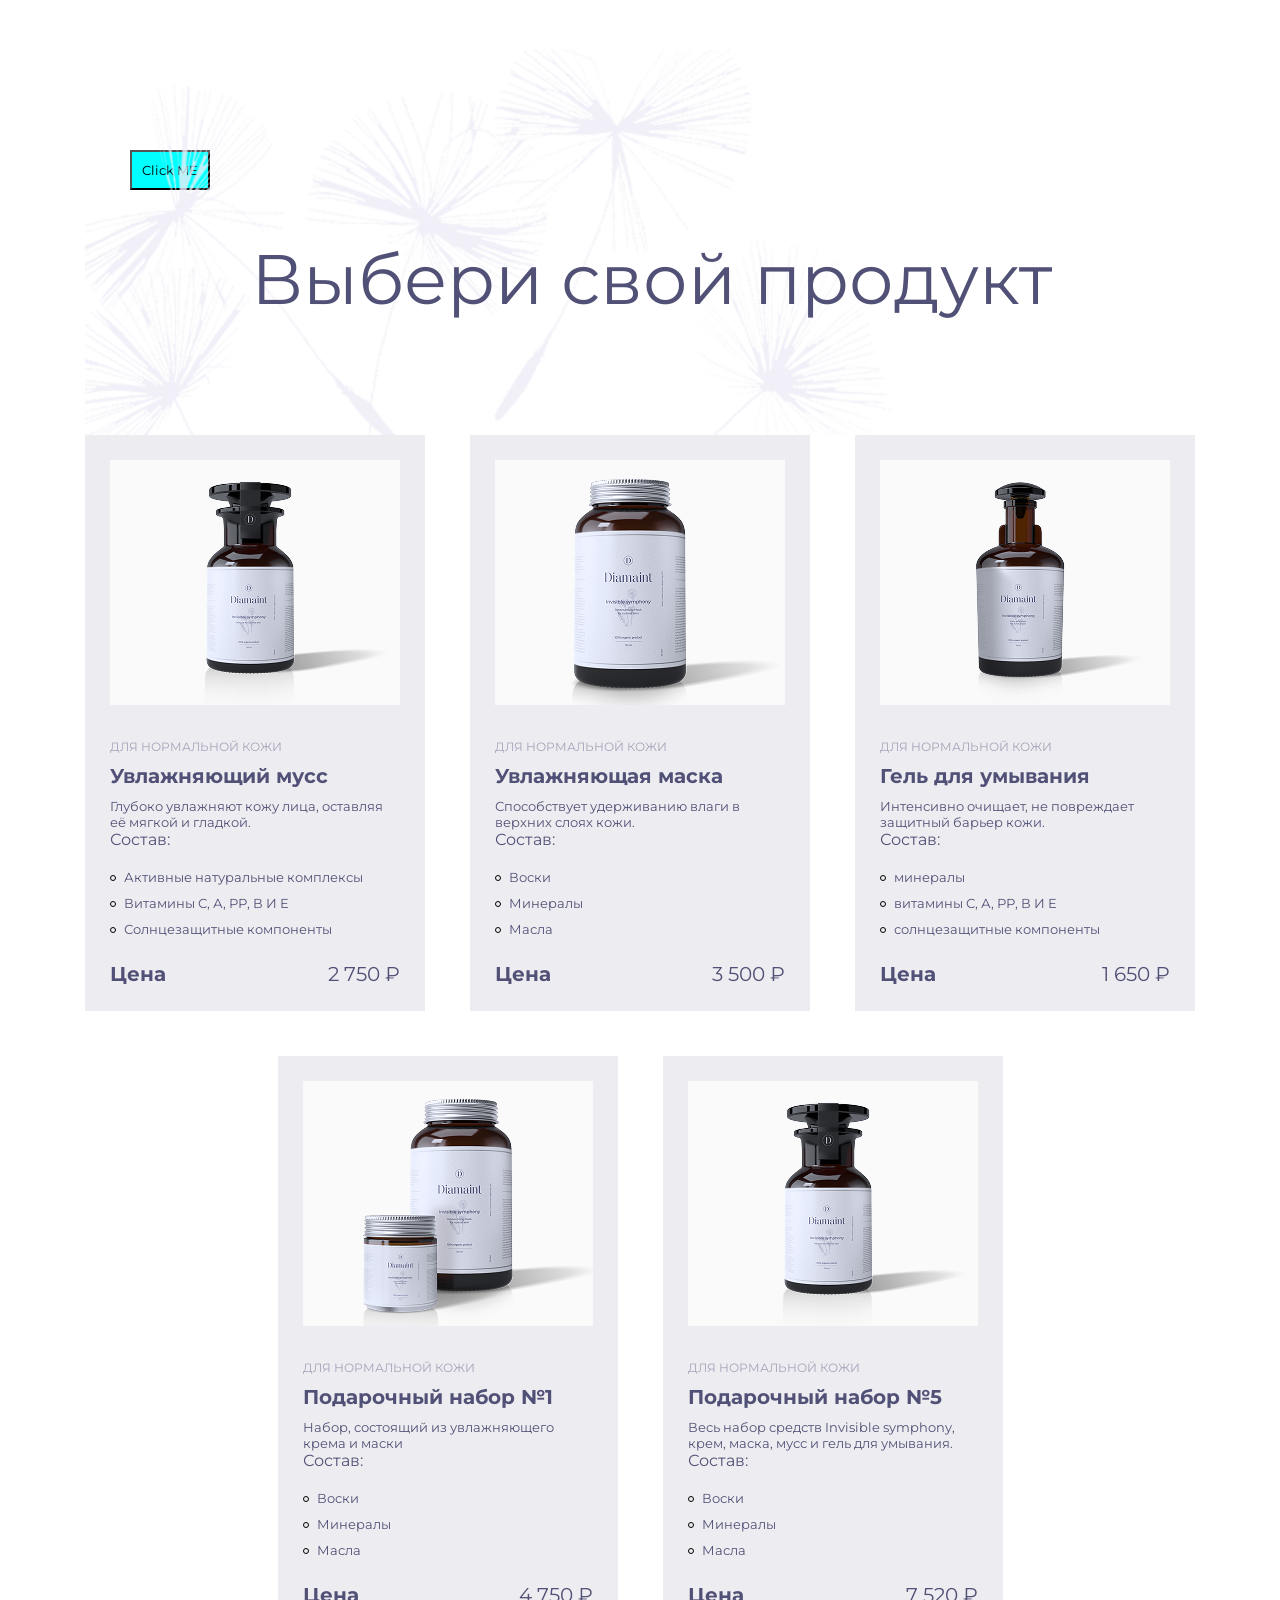
==== index.html @ 30e81955 "homework-07: complete tasks" ====
<!doctype html>
<html lang="en">
  <head>
    <meta charset="UTF-8" />
    <meta name="viewport" content="width=device-width, initial-scale=1.0" />
    <link rel="preconnect" href="https://fonts.googleapis.com" />
    <link rel="preconnect" href="https://fonts.gstatic.com" crossorigin />
    <link
      href="https://fonts.googleapis.com/css2?family=Montserrat:wght@400;700&display=swap"
      rel="stylesheet"
    />
    <link rel="stylesheet" href="style.css" />
    <title>Product Card</title>
  </head>
  <body>
    <button id="toggle-btn" class="toggle-button">Click ME</button>
    <div class="wrapper">
      <div class="title-container">
        <h1 id="title-text" class="title">Выбери свой продукт</h1>
      </div>
      <div class="cards-container">
        <div class="product-card">
          <img src="./assets/muss_bottle.png" alt="Muss" class="card-img" />
          <p class="card-skin-type">для нормальной кожи</p>
          <h3 class="card-title">Увлажняющий мусс</h3>
          <p class="card-description">
            Глубоко увлажняют кожу лица, оставляя её мягкой и гладкой.
          </p>
          <span>Состав:</span>
          <ul class="ingredients-wrapper">
            <li class="ingredients">Активные натуральные комплексы</li>
            <li class="ingredients">Витамины С, А, РР, В И Е</li>
            <li class="ingredients">Солнцезащитные компоненты</li>
          </ul>
          <div class="card-price-wrapper">
            <p class="card-price-text">Цена</p>
            <p class="card-price">2 750 &#8381;</p>
          </div>
        </div>
        <div class="product-card">
          <img src="./assets/mask_bottle.png" alt="Mask" class="card-img" />
          <p class="card-skin-type">для нормальной кожи</p>
          <h3 class="card-title">Увлажняющая маска</h3>
          <p class="card-description">
            Способствует удерживанию влаги в верхних слоях кожи.
          </p>
          <span>Состав:</span>
          <ul class="ingredients-wrapper">
            <li class="ingredients">Воски</li>
            <li class="ingredients">Минералы</li>
            <li class="ingredients">Масла</li>
          </ul>
          <div class="card-price-wrapper">
            <p class="card-price-text">Цена</p>
            <p class="card-price">3 500 &#8381;</p>
          </div>
        </div>
        <div class="product-card">
          <img src="./assets/gel_bottle.png" alt="Gel" class="card-img" />
          <p class="card-skin-type">для нормальной кожи</p>
          <h3 class="card-title">Гель для умывания</h3>
          <p class="card-description">
            Интенсивно очищает, не повреждает защитный барьер кожи.
          </p>
          <span>Состав:</span>
          <ul class="ingredients-wrapper">
            <li class="ingredients">минералы</li>
            <li class="ingredients">витамины С, А, РР, В И Е</li>
            <li class="ingredients">солнцезащитные компоненты</li>
          </ul>
          <div class="card-price-wrapper">
            <p class="card-price-text">Цена</p>
            <p class="card-price">1 650 &#8381;</p>
          </div>
        </div>
        <div class="product-card">
          <img src="./assets/gift_set_1.png" alt="Gift_#1" class="card-img" />
          <p class="card-skin-type">для нормальной кожи</p>
          <h3 class="card-title">Подарочный набор №1</h3>
          <p class="card-description">
            Набор, состоящий из увлажняющего крема и маски
          </p>
          <span>Состав:</span>
          <ul class="ingredients-wrapper">
            <li class="ingredients">Воски</li>
            <li class="ingredients">Минералы</li>
            <li class="ingredients">Масла</li>
          </ul>
          <div class="card-price-wrapper">
            <p class="card-price-text">Цена</p>
            <p class="card-price">4 750 &#8381;</p>
          </div>
        </div>
        <div class="product-card">
          <img src="./assets/muss_bottle.png" alt="Muss" class="card-img" />
          <p class="card-skin-type">для нормальной кожи</p>
          <h3 class="card-title">Подарочный набор №5</h3>
          <p class="card-description">
            Весь набор средств Invisible symphony, крем, маска, мусс и гель для
            умывания.
          </p>
          <span>Состав:</span>
          <ul class="ingredients-wrapper">
            <li class="ingredients">Воски</li>
            <li class="ingredients">Минералы</li>
            <li class="ingredients">Масла</li>
          </ul>
          <div class="card-price-wrapper">
            <p class="card-price-text">Цена</p>
            <p class="card-price">7 520 &#8381;</p>
          </div>
        </div>
      </div>
    </div>
    <script type="module" src="homework-7.js"></script>
  </body>
</html>
---- style.css ----
* {
    margin: 0;
    padding: 0;
    box-sizing: border-box;
    font-family: 'Montserrat', sans-serif;
    color: #515076;
}

.wrapper {
    width: 1280px;
    margin: 0 auto;
    padding-left: 85px;
    padding-right: 85px;
    text-align: center;
}

.title-container {
    background-image: url('./assets/background_image.png');
    background-size: cover;
    width: 846px;
    height: 697px;
    position: relative;
}

.title {
    font-weight: 400;
    color: #515076;
    position: absolute;
    font-size: 70px;
    width: 100%;
    top: 40%;
    left: 67%;
    transform: translate(-50%, -50%);
    z-index: 2;
}

.toggle-button {
    color: black;
    background-color: aqua;
    padding: 10px;
    position: absolute;
    left: 130px;
    top: 150px;
}

.switch-color {
    color: aqua;
    background-color: black;
}

.cards-container {
    width: 1110px;
    display: flex;
    flex-wrap: wrap;
    align-items: center;
    justify-content: center;
    margin-bottom: 116px;
    position: absolute;
    top: 435px;
    background-color: #FFFFFF;
    gap: 45px;
}

.product-card {
    background-color: #5150761A;
    width: 340px;
    padding: 25px 25px 25px;
    text-align: start;
}

.card-img {
    width: 290px;
    height: 245px;
}

.card-skin-type {
    font-weight: 400;
    font-size: 12px;
    margin-top: 30px;
    text-transform: uppercase;
    color: #A5A3B9;
}

.card-title {
    font-size: 20px;
    font-weight: 700;
    margin-top: 10px;
}

.card-description {
    font-weight: 400;
    font-size: 13px;
    margin-top: 10px;
}

.ingredients-wrapper {
    font-weight: 400;
    font-size: 13px;
    margin-top: 10px;
    text-align: start;
}

.ingredients {
    display: flex;
    justify-content: flex-start;
    align-items: center;
    padding-top: 10px;
    text-align: start;
}

.ingredients::before {
    width: 4px;
    height: 4px;
    border: 1px solid black;
    margin-top: 2px;
    margin-right: 8px;
    content: "";
    border-radius: 50%;
}

.ingredient-text {
    font-size: 13px;
    margin-left: 8px;
}

.card-price-wrapper {
    margin-top: 25px;
    display: flex;
    justify-content: space-between;
    align-items: center;
}

.card-price-text {
    font-weight: 700;
    font-size: 20px;
}

.card-price {
    font-size: 20px;
}
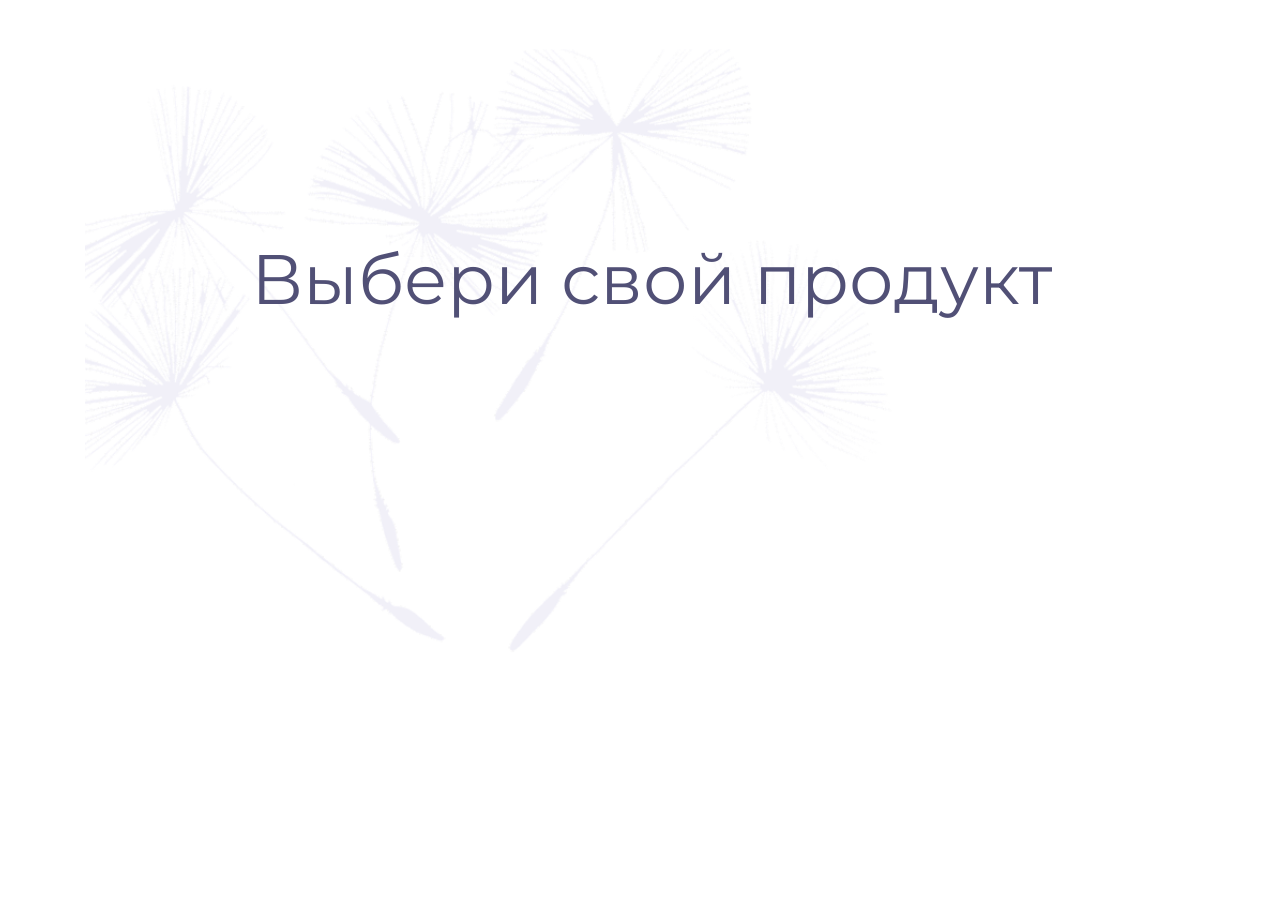
==== commit f9399e93: "Homework-8/Render cards template" ====
--- a/index.html
+++ b/index.html
@@ -13,105 +13,26 @@
     <title>Product Card</title>
   </head>
   <body>
-    <button id="toggle-btn" class="toggle-button">Click ME</button>
     <div class="wrapper">
       <div class="title-container">
         <h1 id="title-text" class="title">Выбери свой продукт</h1>
       </div>
-      <div class="cards-container">
+      <template class="cards-template">
         <div class="product-card">
-          <img src="./assets/muss_bottle.png" alt="Muss" class="card-img" />
-          <p class="card-skin-type">для нормальной кожи</p>
-          <h3 class="card-title">Увлажняющий мусс</h3>
-          <p class="card-description">
-            Глубоко увлажняют кожу лица, оставляя её мягкой и гладкой.
-          </p>
+          <img src="" alt="" class="card-img" />
+          <p class="card-skin-type"></p>
+          <h3 class="card-title"></h3>
+          <p class="card-description"></p>
           <span>Состав:</span>
-          <ul class="ingredients-wrapper">
-            <li class="ingredients">Активные натуральные комплексы</li>
-            <li class="ingredients">Витамины С, А, РР, В И Е</li>
-            <li class="ingredients">Солнцезащитные компоненты</li>
-          </ul>
+          <ul class="ingredients-wrapper"></ul>
           <div class="card-price-wrapper">
             <p class="card-price-text">Цена</p>
-            <p class="card-price">2 750 &#8381;</p>
+            <p class="card-price"></p>
           </div>
         </div>
-        <div class="product-card">
-          <img src="./assets/mask_bottle.png" alt="Mask" class="card-img" />
-          <p class="card-skin-type">для нормальной кожи</p>
-          <h3 class="card-title">Увлажняющая маска</h3>
-          <p class="card-description">
-            Способствует удерживанию влаги в верхних слоях кожи.
-          </p>
-          <span>Состав:</span>
-          <ul class="ingredients-wrapper">
-            <li class="ingredients">Воски</li>
-            <li class="ingredients">Минералы</li>
-            <li class="ingredients">Масла</li>
-          </ul>
-          <div class="card-price-wrapper">
-            <p class="card-price-text">Цена</p>
-            <p class="card-price">3 500 &#8381;</p>
-          </div>
-        </div>
-        <div class="product-card">
-          <img src="./assets/gel_bottle.png" alt="Gel" class="card-img" />
-          <p class="card-skin-type">для нормальной кожи</p>
-          <h3 class="card-title">Гель для умывания</h3>
-          <p class="card-description">
-            Интенсивно очищает, не повреждает защитный барьер кожи.
-          </p>
-          <span>Состав:</span>
-          <ul class="ingredients-wrapper">
-            <li class="ingredients">минералы</li>
-            <li class="ingredients">витамины С, А, РР, В И Е</li>
-            <li class="ingredients">солнцезащитные компоненты</li>
-          </ul>
-          <div class="card-price-wrapper">
-            <p class="card-price-text">Цена</p>
-            <p class="card-price">1 650 &#8381;</p>
-          </div>
-        </div>
-        <div class="product-card">
-          <img src="./assets/gift_set_1.png" alt="Gift_#1" class="card-img" />
-          <p class="card-skin-type">для нормальной кожи</p>
-          <h3 class="card-title">Подарочный набор №1</h3>
-          <p class="card-description">
-            Набор, состоящий из увлажняющего крема и маски
-          </p>
-          <span>Состав:</span>
-          <ul class="ingredients-wrapper">
-            <li class="ingredients">Воски</li>
-            <li class="ingredients">Минералы</li>
-            <li class="ingredients">Масла</li>
-          </ul>
-          <div class="card-price-wrapper">
-            <p class="card-price-text">Цена</p>
-            <p class="card-price">4 750 &#8381;</p>
-          </div>
-        </div>
-        <div class="product-card">
-          <img src="./assets/muss_bottle.png" alt="Muss" class="card-img" />
-          <p class="card-skin-type">для нормальной кожи</p>
-          <h3 class="card-title">Подарочный набор №5</h3>
-          <p class="card-description">
-            Весь набор средств Invisible symphony, крем, маска, мусс и гель для
-            умывания.
-          </p>
-          <span>Состав:</span>
-          <ul class="ingredients-wrapper">
-            <li class="ingredients">Воски</li>
-            <li class="ingredients">Минералы</li>
-            <li class="ingredients">Масла</li>
-          </ul>
-          <div class="card-price-wrapper">
-            <p class="card-price-text">Цена</p>
-            <p class="card-price">7 520 &#8381;</p>
-          </div>
-        </div>
-      </div>
+      </template>
+      <div class="cards-container"></div>
     </div>
-    <script type="module" src="homework-7.js"></script>
+    <script type="module" src="homework-8.js"></script>
   </body>
 </html>
--- a/style.css
+++ b/style.css
@@ -1,140 +1,141 @@
-* {
-    margin: 0;
-    padding: 0;
-    box-sizing: border-box;
-    font-family: 'Montserrat', sans-serif;
-    color: #515076;
-}
-
-.wrapper {
-    width: 1280px;
-    margin: 0 auto;
-    padding-left: 85px;
-    padding-right: 85px;
-    text-align: center;
-}
-
-.title-container {
-    background-image: url('./assets/background_image.png');
-    background-size: cover;
-    width: 846px;
-    height: 697px;
-    position: relative;
-}
-
-.title {
-    font-weight: 400;
-    color: #515076;
-    position: absolute;
-    font-size: 70px;
-    width: 100%;
-    top: 40%;
-    left: 67%;
-    transform: translate(-50%, -50%);
-    z-index: 2;
-}
-
-.toggle-button {
-    color: black;
-    background-color: aqua;
-    padding: 10px;
-    position: absolute;
-    left: 130px;
-    top: 150px;
-}
-
-.switch-color {
-    color: aqua;
-    background-color: black;
-}
-
-.cards-container {
-    width: 1110px;
-    display: flex;
-    flex-wrap: wrap;
-    align-items: center;
-    justify-content: center;
-    margin-bottom: 116px;
-    position: absolute;
-    top: 435px;
-    background-color: #FFFFFF;
-    gap: 45px;
-}
-
-.product-card {
-    background-color: #5150761A;
-    width: 340px;
-    padding: 25px 25px 25px;
-    text-align: start;
-}
-
-.card-img {
-    width: 290px;
-    height: 245px;
-}
-
-.card-skin-type {
-    font-weight: 400;
-    font-size: 12px;
-    margin-top: 30px;
-    text-transform: uppercase;
-    color: #A5A3B9;
-}
-
-.card-title {
-    font-size: 20px;
-    font-weight: 700;
-    margin-top: 10px;
-}
-
-.card-description {
-    font-weight: 400;
-    font-size: 13px;
-    margin-top: 10px;
-}
-
-.ingredients-wrapper {
-    font-weight: 400;
-    font-size: 13px;
-    margin-top: 10px;
-    text-align: start;
-}
-
-.ingredients {
-    display: flex;
-    justify-content: flex-start;
-    align-items: center;
-    padding-top: 10px;
-    text-align: start;
-}
-
-.ingredients::before {
-    width: 4px;
-    height: 4px;
-    border: 1px solid black;
-    margin-top: 2px;
-    margin-right: 8px;
-    content: "";
-    border-radius: 50%;
-}
-
-.ingredient-text {
-    font-size: 13px;
-    margin-left: 8px;
-}
-
-.card-price-wrapper {
-    margin-top: 25px;
-    display: flex;
-    justify-content: space-between;
-    align-items: center;
-}
-
-.card-price-text {
-    font-weight: 700;
-    font-size: 20px;
-}
-
-.card-price {
-    font-size: 20px;
+* {
+    margin: 0;
+    padding: 0;
+    box-sizing: border-box;
+    font-family: 'Montserrat', sans-serif;
+    color: #515076;
+}
+
+.wrapper {
+    width: 1280px;
+    margin: 0 auto;
+    padding-left: 85px;
+    padding-right: 85px;
+    text-align: center;
+}
+
+.title-container {
+    background-image: url('./assets/background_image.png');
+    background-size: cover;
+    width: 846px;
+    height: 697px;
+    position: relative;
+}
+
+.title {
+    font-weight: 400;
+    color: #515076;
+    position: absolute;
+    font-size: 70px;
+    width: 100%;
+    top: 40%;
+    left: 67%;
+    transform: translate(-50%, -50%);
+    z-index: 2;
+}
+
+.toggle-button {
+    color: black;
+    background-color: aqua;
+    padding: 10px;
+    position: absolute;
+    left: 130px;
+    top: 150px;
+}
+
+.switch-color {
+    color: aqua;
+    background-color: black;
+}
+
+.cards-container {
+    width: 1110px;
+    display: flex;
+    flex-wrap: wrap;
+    align-items: center;
+    justify-content: center;
+    margin-bottom: 116px;
+    position: absolute;
+    top: 435px;
+    background-color: #FFFFFF;
+    gap: 45px;
+}
+
+.product-card {
+    background-color: #5150761A;
+    width: 340px;
+    padding: 25px 25px 25px;
+    text-align: start;
+}
+
+.card-img {
+    width: 290px;
+    height: 245px;
+}
+
+.card-skin-type {
+    font-weight: 400;
+    font-size: 12px;
+    margin-top: 30px;
+    text-transform: uppercase;
+    color: #A5A3B9;
+}
+
+.card-title {
+    font-size: 20px;
+    font-weight: 700;
+    margin-top: 10px;
+}
+
+.card-description {
+    font-weight: 400;
+    font-size: 13px;
+    margin-top: 10px;
+    margin-bottom: 10px;
+}
+
+.ingredients-wrapper {
+    font-weight: 400;
+    font-size: 13px;
+    margin-top: 10px;
+    text-align: start;
+}
+
+.ingredients {
+    display: flex;
+    justify-content: flex-start;
+    align-items: center;
+    padding-top: 10px;
+    text-align: start;
+}
+
+.ingredients::before {
+    width: 4px;
+    height: 4px;
+    border: 1px solid black;
+    margin-top: 2px;
+    margin-right: 8px;
+    content: "";
+    border-radius: 50%;
+}
+
+.ingredient-text {
+    font-size: 13px;
+    margin-left: 8px;
+}
+
+.card-price-wrapper {
+    margin-top: 25px;
+    display: flex;
+    justify-content: space-between;
+    align-items: center;
+}
+
+.card-price-text {
+    font-weight: 700;
+    font-size: 20px;
+}
+
+.card-price {
+    font-size: 20px;
 }
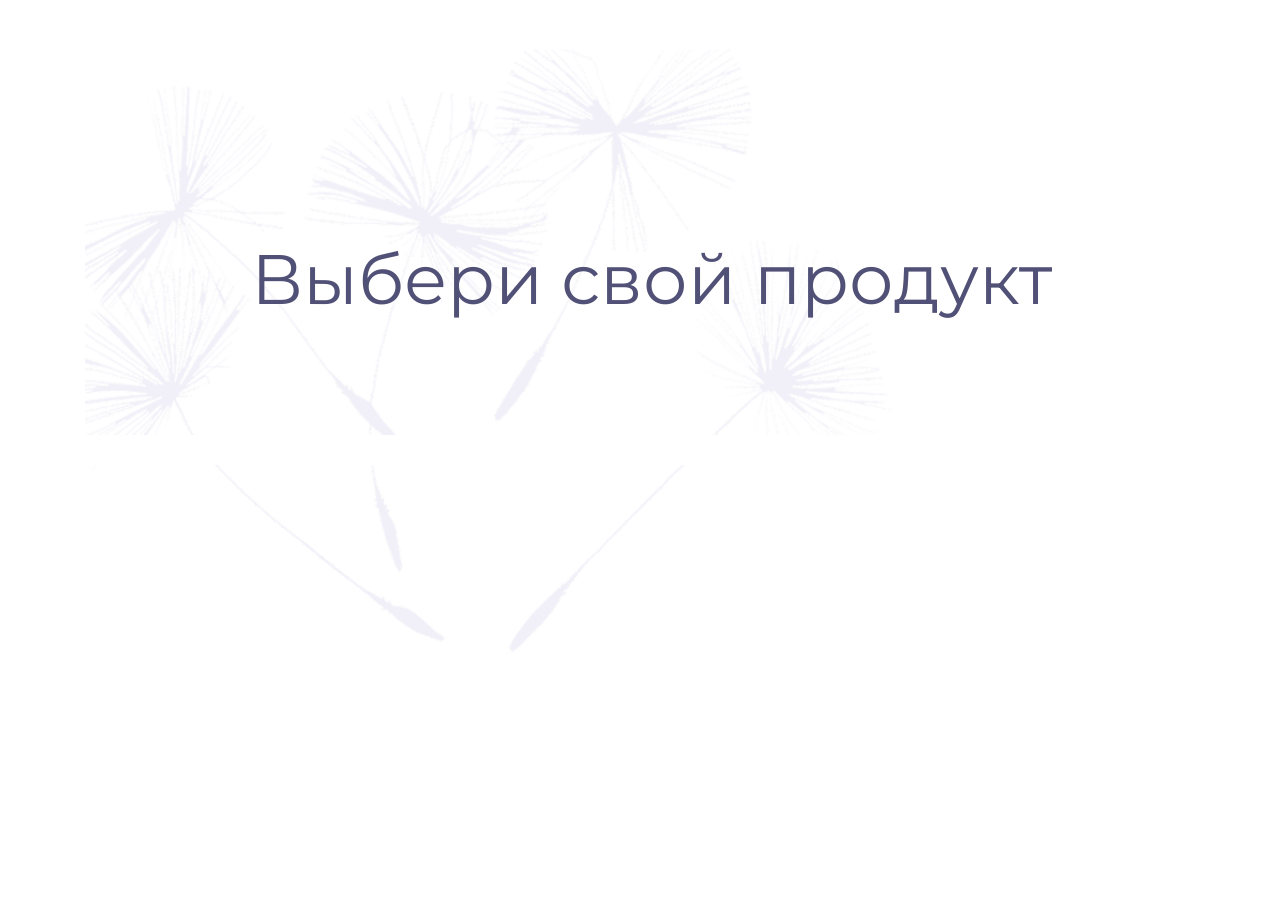
==== commit 301fadb7: "Homework-8: Fix rubble symbol" ====
--- a/index.html
+++ b/index.html
@@ -26,7 +26,7 @@
           <span>Состав:</span>
           <ul class="ingredients-wrapper"></ul>
           <div class="card-price-wrapper">
-            <p class="card-price-text">Цена</p>
+            <p class="card-price-text">Цена </p>
             <p class="card-price"></p>
           </div>
         </div>
--- a/style.css
+++ b/style.css
@@ -59,6 +59,7 @@
     top: 435px;
     background-color: #FFFFFF;
     gap: 45px;
+    padding-bottom: 30px;
 }
 
 .product-card {
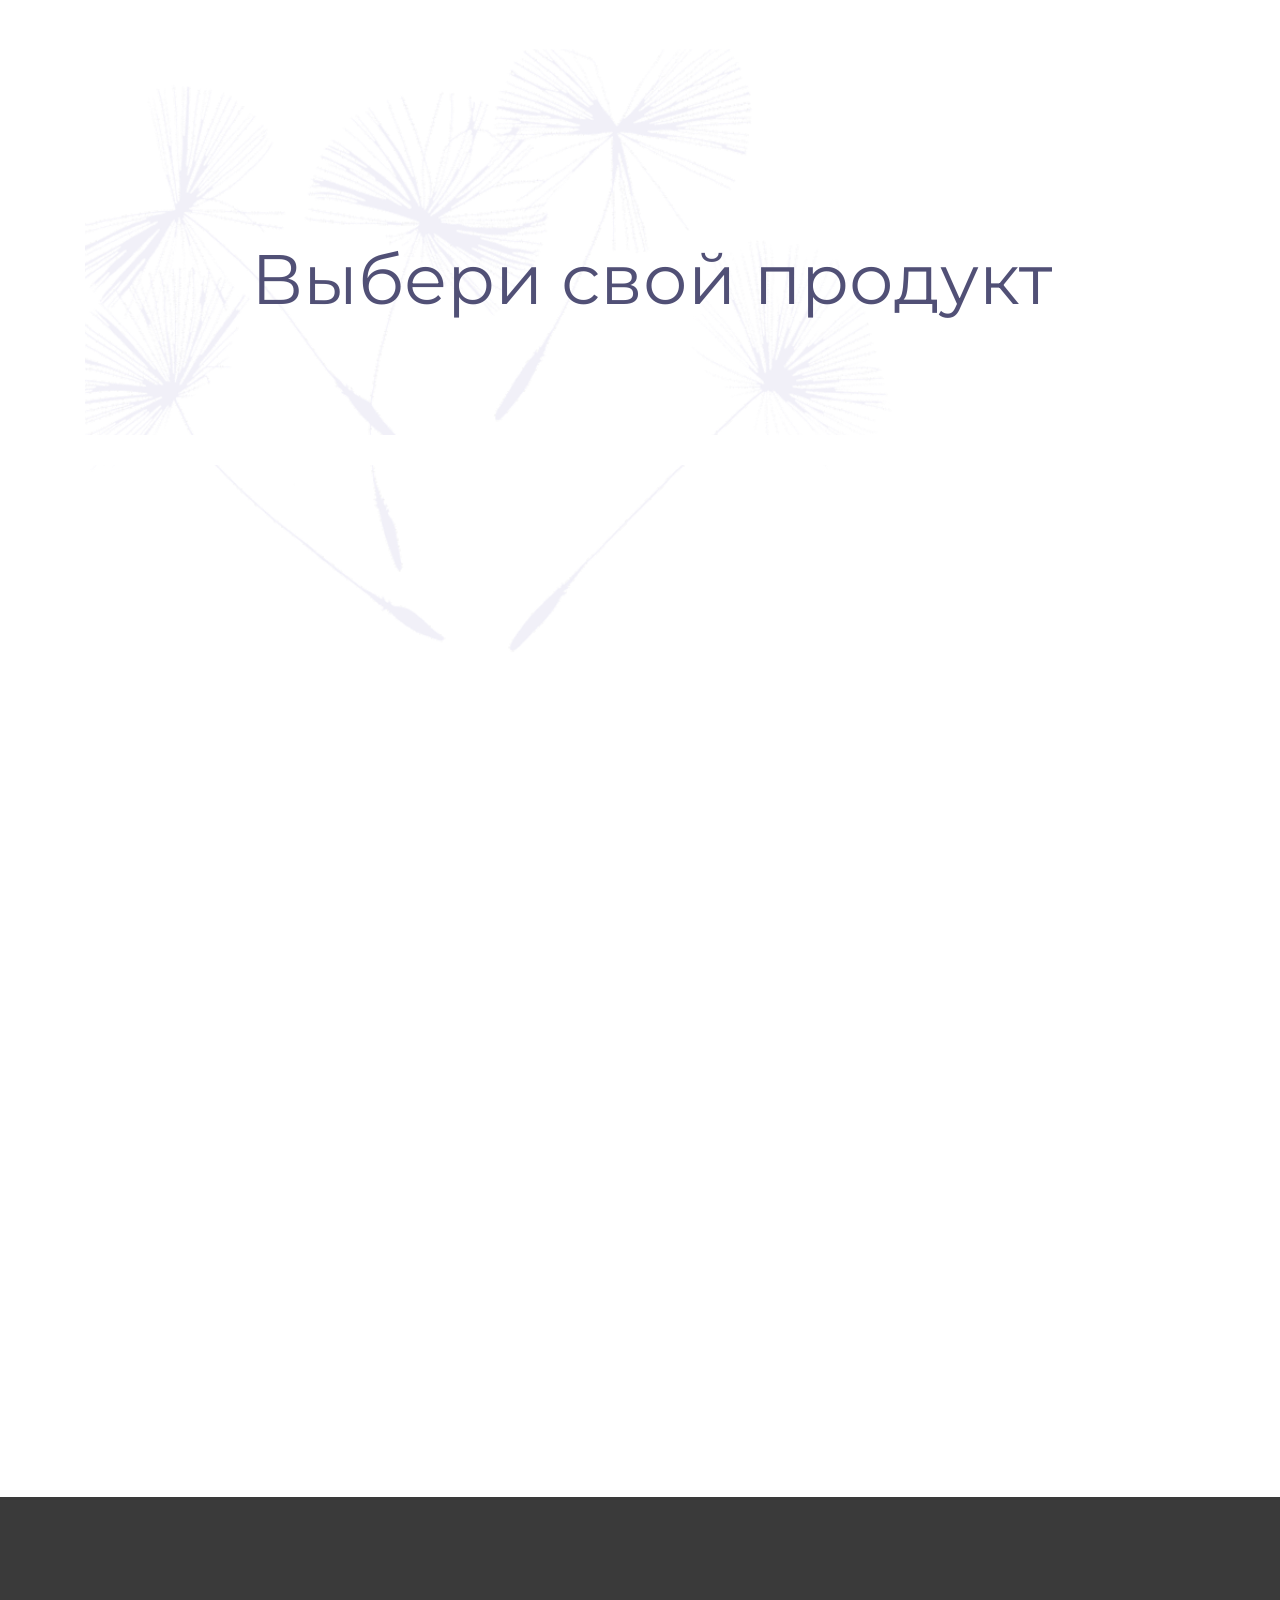
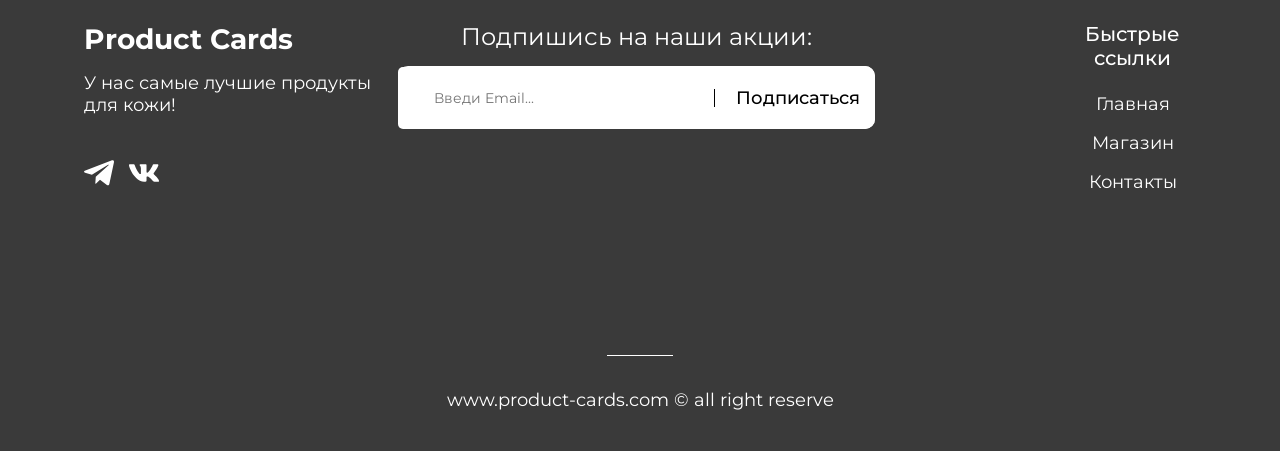
==== commit 26d8f869: "homework-9: footer" ====
--- a/index.html
+++ b/index.html
@@ -13,26 +13,72 @@
     <title>Product Card</title>
   </head>
   <body>
-    <div class="wrapper">
-      <div class="title-container">
-        <h1 id="title-text" class="title">Выбери свой продукт</h1>
+    <div class="container">
+      <div class="wrapper">
+        <div class="title-container">
+          <h1 id="title-text" class="title">Выбери свой продукт</h1>
+        </div>
+        <template class="cards-template">
+          <div class="product-card">
+            <img src="" alt="" class="card-img" />
+            <p class="card-skin-type"></p>
+            <h3 class="card-title"></h3>
+            <p class="card-description"></p>
+            <span>Состав:</span>
+            <ul class="ingredients-wrapper"></ul>
+            <div class="card-price-wrapper">
+              <p class="card-price-text">Цена</p>
+              <p class="card-price"></p>
+            </div>
+          </div>
+        </template>
+        <div class="cards-container"></div>
       </div>
-      <template class="cards-template">
-        <div class="product-card">
-          <img src="" alt="" class="card-img" />
-          <p class="card-skin-type"></p>
-          <h3 class="card-title"></h3>
-          <p class="card-description"></p>
-          <span>Состав:</span>
-          <ul class="ingredients-wrapper"></ul>
-          <div class="card-price-wrapper">
-            <p class="card-price-text">Цена </p>
-            <p class="card-price"></p>
+
+      <footer>
+        <div class="footer-content-wrapper">
+          <div class="footer-content-info-block">
+            <h2 class="footer-content-info-title">Product Cards</h2>
+            <p class="footer-content-info-description">
+              У нас самые лучшие продукты для кожи!
+            </p>
+            <div class="footer-content-info-social-icons">
+              <img src="./assets/tg-icon.svg" alt="telegram" />
+              <img src="./assets/vk-icon.svg" alt="vk" />
+            </div>
+          </div>
+          <div class="footer-subscribe-block">
+            <p class="footer-subscribe-title">Подпишись на наши акции:</p>
+            <form id="subscribe">
+              <input
+                class="input"
+                type="text"
+                placeholder="Введи Email..."
+                required
+                minlength="7"
+              />
+              <button type="submit" class="submit">Подписаться</button>
+            </form>
+          </div>
+          <nav class="footer-nav-block">
+            <p class="footer-nav-title">Быстрые ссылки</p>
+            <div class="footer-nav-links">
+              <a href="#" class="footer-nav-link">Главная</a>
+              <a href="#" class="footer-nav-link">Магазин</a>
+              <a href="#" class="footer-nav-link">Контакты</a>
+            </div>
+          </nav>
+        </div>
+        <div class="footer-right-section">
+          <div class="footer-rights">
+            <p class="footer-rights-description">
+              www.product-cards.com © all right reserve
+            </p>
           </div>
         </div>
-      </template>
-      <div class="cards-container"></div>
+      </footer>
     </div>
-    <script type="module" src="homework-8.js"></script>
+
+    <script type="module" src="homework-9.js"></script>
   </body>
 </html>
--- a/style.css
+++ b/style.css
@@ -1,142 +1,320 @@
 * {
-    margin: 0;
-    padding: 0;
-    box-sizing: border-box;
-    font-family: 'Montserrat', sans-serif;
-    color: #515076;
+  margin: 0;
+  padding: 0;
+  box-sizing: border-box;
+  font-family: "Montserrat", sans-serif;
+  color: #515076;
+}
+
+html,
+body {
+  height: 100%;
+}
+
+.container {
+  min-height: 100vh;
+  display: flex;
+  justify-content: space-between;
+  flex-direction: column;
 }
 
 .wrapper {
-    width: 1280px;
-    margin: 0 auto;
-    padding-left: 85px;
-    padding-right: 85px;
-    text-align: center;
+  width: 1280px;
+  margin: 0 auto;
+  padding-left: 85px;
+  padding-right: 85px;
+  text-align: center;
+  flex: 1 0 auto; /* Растягиваем контент */
+  position: relative; /* Создаем контекст для абсолютного позиционирования */
 }
 
 .title-container {
-    background-image: url('./assets/background_image.png');
-    background-size: cover;
-    width: 846px;
-    height: 697px;
-    position: relative;
+  background-image: url("./assets/background_image.png");
+  background-size: cover;
+  width: 846px;
+  height: 697px;
+  position: relative;
 }
 
 .title {
-    font-weight: 400;
-    color: #515076;
-    position: absolute;
-    font-size: 70px;
-    width: 100%;
-    top: 40%;
-    left: 67%;
-    transform: translate(-50%, -50%);
-    z-index: 2;
+  font-weight: 400;
+  color: #515076;
+  position: absolute;
+  font-size: 70px;
+  width: 100%;
+  top: 40%;
+  left: 67%;
+  transform: translate(-50%, -50%);
+  z-index: 2;
 }
 
 .toggle-button {
-    color: black;
-    background-color: aqua;
-    padding: 10px;
-    position: absolute;
-    left: 130px;
-    top: 150px;
+  color: black;
+  background-color: aqua;
+  padding: 10px;
+  position: absolute;
+  left: 130px;
+  top: 150px;
 }
 
 .switch-color {
-    color: aqua;
-    background-color: black;
-}
-
+  color: aqua;
+  background-color: black;
+}
+
+/* Оставляем absolute, но добавляем padding-bottom к wrapper */
 .cards-container {
-    width: 1110px;
-    display: flex;
-    flex-wrap: wrap;
-    align-items: center;
-    justify-content: center;
-    margin-bottom: 116px;
-    position: absolute;
-    top: 435px;
-    background-color: #FFFFFF;
-    gap: 45px;
-    padding-bottom: 30px;
-}
+  width: 1110px;
+  display: flex;
+  flex-wrap: wrap;
+  align-items: center;
+  justify-content: center;
+  position: absolute;
+  top: 435px;
+  left: 50%;
+  transform: translateX(-50%); /* Центрируем относительно wrapper */
+  background-color: #ffffff;
+  gap: 45px;
+  padding-bottom: 30px;
+  z-index: 3;
+}
+
+/* ВАЖНО! Добавляем пустой блок для компенсации высоты */
+.wrapper::after {
+  content: "";
+  display: block;
+  /* Высота = top карточек + высота самого высокого блока карточек + отступы */
+  height: 800px; /* Подберите значение под ваш контент */
+  visibility: hidden;
+}
+
+/* ИЛИ более точный вариант - через JavaScript */
+/* Но если без JS, то фиксированная высота */
 
 .product-card {
-    background-color: #5150761A;
-    width: 340px;
-    padding: 25px 25px 25px;
-    text-align: start;
+  background-color: #5150761a;
+  width: 340px;
+  padding: 25px 25px 25px;
+  text-align: start;
 }
 
 .card-img {
-    width: 290px;
-    height: 245px;
+  width: 290px;
+  height: 245px;
 }
 
 .card-skin-type {
-    font-weight: 400;
-    font-size: 12px;
-    margin-top: 30px;
-    text-transform: uppercase;
-    color: #A5A3B9;
+  font-weight: 400;
+  font-size: 12px;
+  margin-top: 30px;
+  text-transform: uppercase;
+  color: #a5a3b9;
 }
 
 .card-title {
-    font-size: 20px;
-    font-weight: 700;
-    margin-top: 10px;
+  font-size: 20px;
+  font-weight: 700;
+  margin-top: 10px;
 }
 
 .card-description {
-    font-weight: 400;
-    font-size: 13px;
-    margin-top: 10px;
-    margin-bottom: 10px;
+  font-weight: 400;
+  font-size: 13px;
+  margin-top: 10px;
+  margin-bottom: 10px;
 }
 
 .ingredients-wrapper {
-    font-weight: 400;
-    font-size: 13px;
-    margin-top: 10px;
-    text-align: start;
-}
-
-.ingredients {
-    display: flex;
-    justify-content: flex-start;
-    align-items: center;
-    padding-top: 10px;
-    text-align: start;
-}
-
-.ingredients::before {
-    width: 4px;
-    height: 4px;
-    border: 1px solid black;
-    margin-top: 2px;
-    margin-right: 8px;
-    content: "";
-    border-radius: 50%;
-}
-
-.ingredient-text {
-    font-size: 13px;
-    margin-left: 8px;
+  font-weight: 400;
+  font-size: 13px;
+  margin-top: 10px;
+  text-align: start;
+  list-style: none;
+  padding-left: 0;
+}
+
+.ingredients-wrapper li {
+  display: flex;
+  align-items: center;
+  padding-top: 5px;
+}
+
+.ingredients-wrapper li::before {
+  content: "•";
+  margin-right: 8px;
+  font-size: 16px;
 }
 
 .card-price-wrapper {
-    margin-top: 25px;
-    display: flex;
-    justify-content: space-between;
-    align-items: center;
+  margin-top: 25px;
+  display: flex;
+  justify-content: space-between;
+  align-items: center;
 }
 
 .card-price-text {
-    font-weight: 700;
-    font-size: 20px;
+  font-weight: 700;
+  font-size: 20px;
 }
 
 .card-price {
-    font-size: 20px;
-}+  font-size: 20px;
+}
+
+/* Стили для футера */
+footer {
+  background-color: #3a3a3a;
+  padding: 40px 0;
+  margin-top: auto;
+  flex-shrink: 0;
+  color: #ffffff;
+  text-align: center;
+}
+
+.footer-content-wrapper {
+  display: flex;
+  justify-content: space-between;
+  align-items: flex-start;
+  padding: 85px 75px 162px 84px;
+}
+
+.footer-content-info-block {
+  text-align: left;
+}
+
+.footer-content-info-title {
+  font-size: 28px;
+  font-weight: 700;
+  margin-bottom: 16px;
+  color: #ffffff;
+}
+
+.footer-content-info-description {
+  font-size: 18px;
+  margin-bottom: 42px;
+  color: #ffffff;
+}
+
+.footer-content-info-social-icons {
+  display: flex;
+  gap: 15px;
+}
+
+.footer-content-info-social-icons img {
+  width: 30px;
+  height: 30px;
+  cursor: pointer;
+}
+
+.footer-content-info-social-icons img:hover {
+  filter: brightness(0) saturate(100%) invert(62%) sepia(51%) saturate(2893%)
+    hue-rotate(163deg) brightness(98%) contrast(96%);
+}
+
+.footer-subscribe-block {
+  text-align: center;
+  margin-right: 185px;
+}
+
+.footer-subscribe-title {
+  font-size: 24px;
+  margin-bottom: 15px;
+  color: #ffffff;
+}
+
+.footer-subscribe-block form {
+  display: flex;
+  gap: 10px;
+  background-color: #ffffff;
+  align-items: center;
+  justify-content: space-between;
+  border-radius: 10px;
+  width: 477px;
+}
+
+.footer-subscribe-block input {
+  padding: 22px 36px;
+  border: none;
+  border-radius: 5px;
+  font-size: 14px;
+}
+
+.footer-subscribe-block input:focus {
+  border: none;
+  outline: none;
+}
+
+.footer-subscribe-block button {
+  padding: 20px 15px;
+  color: #000000;
+  border: none;
+  cursor: pointer;
+  font-weight: 500;
+  border: none;
+  background-color: inherit;
+  text-align: end;
+  font-size: 18px;
+  border-radius: 10px;
+}
+
+.footer-subscribe-block button::before {
+  content: "";
+  display: inline-block;
+  width: 1px;
+  height: 18px;
+  background-color: #000000;
+  margin-right: 21px;
+  transform: translateY(3px);
+}
+
+.footer-subscribe-block button:hover {
+  color: #242222;
+}
+
+.footer-nav-block {
+  display: flex;
+  flex-direction: column;
+  gap: 23px;
+}
+.footer-nav-title {
+  color: #ffffff;
+  font-size: 20px;
+  font-weight: 500;
+}
+.footer-nav-links {
+  display: flex;
+  flex-direction: column;
+  gap: 17px;
+}
+.footer-nav-link {
+  color: #ffffff;
+  font-size: 18px;
+  font-weight: 400;
+  text-decoration: none;
+}
+.footer-right-section {
+  display: flex;
+  flex-direction: column;
+  align-items: flex-end;
+}
+.footer-rights {
+  display: flex;
+  flex-direction: column;
+  margin: 0 auto;
+}
+
+.footer-rights::before {
+  content: "";
+  display: block;
+  margin: 0 auto;
+  width: 66px;
+  height: 1px;
+  background-color: #ffffff;
+  align-self: center;
+}
+.footer-rights-description {
+  margin-top: 33px;
+  font-size: 18px;
+  font-weight: 400;
+  color: #ffffff;
+}
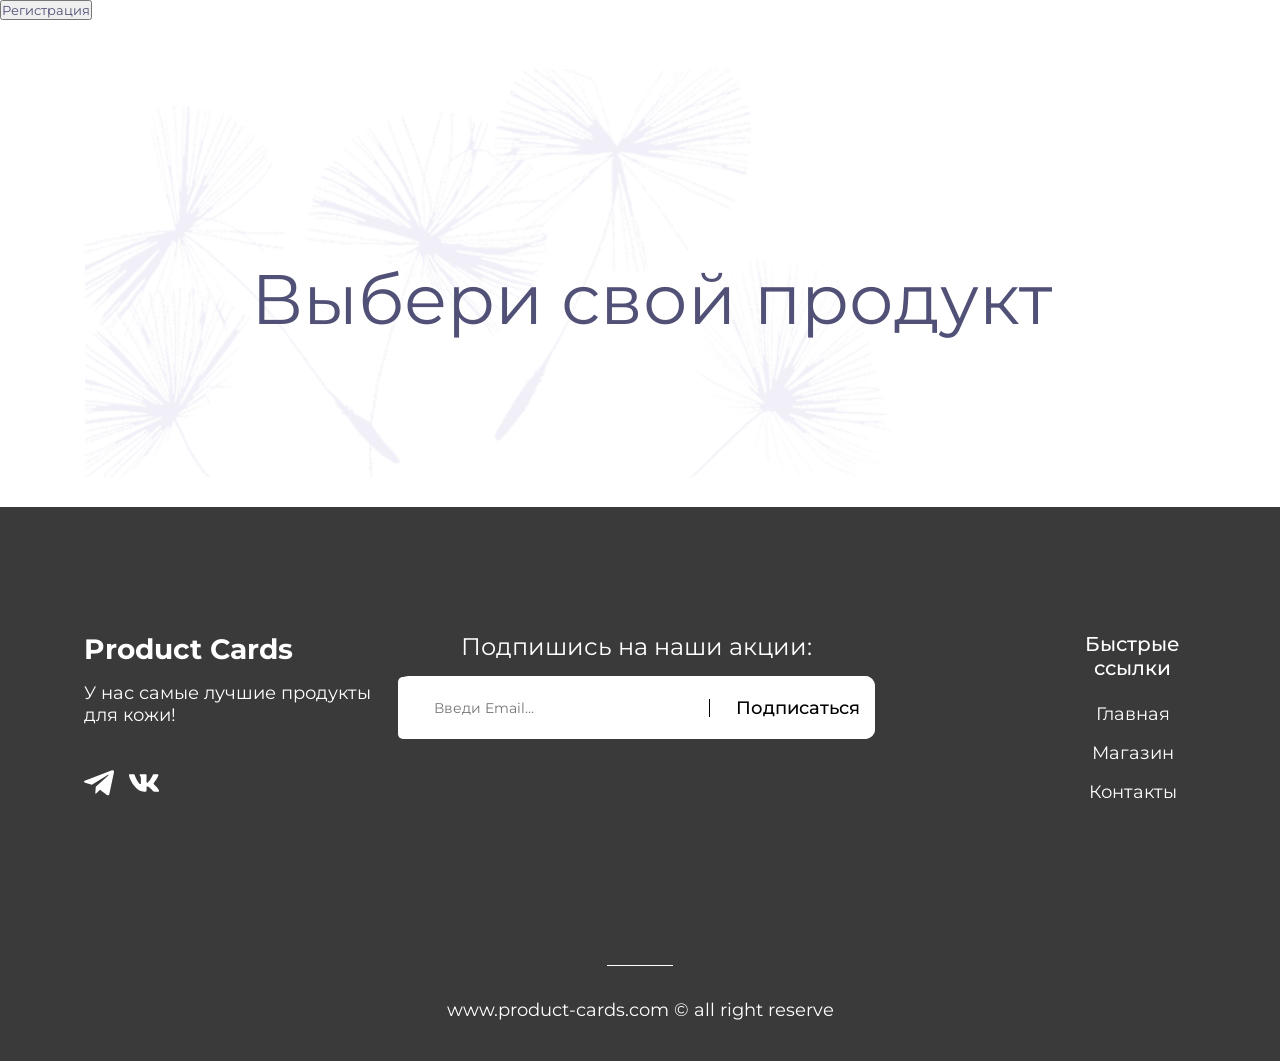
==== commit a600adcf: "Homework-9: create footer, registration, modal window" ====
--- a/index.html
+++ b/index.html
@@ -1,84 +1,144 @@
 <!doctype html>
 <html lang="en">
-  <head>
-    <meta charset="UTF-8" />
-    <meta name="viewport" content="width=device-width, initial-scale=1.0" />
-    <link rel="preconnect" href="https://fonts.googleapis.com" />
-    <link rel="preconnect" href="https://fonts.gstatic.com" crossorigin />
-    <link
-      href="https://fonts.googleapis.com/css2?family=Montserrat:wght@400;700&display=swap"
-      rel="stylesheet"
-    />
-    <link rel="stylesheet" href="style.css" />
-    <title>Product Card</title>
-  </head>
-  <body>
-    <div class="container">
-      <div class="wrapper">
-        <div class="title-container">
-          <h1 id="title-text" class="title">Выбери свой продукт</h1>
+    <head>
+        <meta charset="UTF-8" />
+        <meta name="viewport" content="width=device-width, initial-scale=1.0" />
+        <link rel="preconnect" href="https://fonts.googleapis.com" />
+        <link rel="preconnect" href="https://fonts.gstatic.com" crossorigin />
+        <link
+            href="https://fonts.googleapis.com/css2?family=Montserrat:wght@400;700&display=swap"
+            rel="stylesheet"
+        />
+        <link rel="stylesheet" href="style.css" />
+        <title>Product Card</title>
+    </head>
+    <body>
+        <div class="register">
+            <button id="register">Регистрация</button>
         </div>
-        <template class="cards-template">
-          <div class="product-card">
-            <img src="" alt="" class="card-img" />
-            <p class="card-skin-type"></p>
-            <h3 class="card-title"></h3>
-            <p class="card-description"></p>
-            <span>Состав:</span>
-            <ul class="ingredients-wrapper"></ul>
-            <div class="card-price-wrapper">
-              <p class="card-price-text">Цена</p>
-              <p class="card-price"></p>
+        <div class="container">
+            <div class="wrapper">
+                <div class="title-container">
+                    <h1 id="title-text" class="title">Выбери свой продукт</h1>
+                </div>
+                <template class="cards-template">
+                    <div class="product-card">
+                        <img src="" alt="" class="card-img" />
+                        <p class="card-skin-type"></p>
+                        <h3 class="card-title"></h3>
+                        <p class="card-description"></p>
+                        <span>Состав:</span>
+                        <ul class="ingredients-wrapper"></ul>
+                        <div class="card-price-wrapper">
+                            <p class="card-price-text">Цена</p>
+                            <p class="card-price"></p>
+                        </div>
+                    </div>
+                </template>
+                <div class="cards-container"></div>
             </div>
-          </div>
-        </template>
-        <div class="cards-container"></div>
-      </div>
 
-      <footer>
-        <div class="footer-content-wrapper">
-          <div class="footer-content-info-block">
-            <h2 class="footer-content-info-title">Product Cards</h2>
-            <p class="footer-content-info-description">
-              У нас самые лучшие продукты для кожи!
-            </p>
-            <div class="footer-content-info-social-icons">
-              <img src="./assets/tg-icon.svg" alt="telegram" />
-              <img src="./assets/vk-icon.svg" alt="vk" />
+            <footer>
+                <div class="footer-content-wrapper">
+                    <div class="footer-content-info-block">
+                        <h2 class="footer-content-info-title">Product Cards</h2>
+                        <p class="footer-content-info-description">
+                            У нас самые лучшие продукты для кожи!
+                        </p>
+                        <div class="footer-content-info-social-icons">
+                            <img src="./assets/tg-icon.svg" alt="telegram" />
+                            <img src="./assets/vk-icon.svg" alt="vk" />
+                        </div>
+                    </div>
+                    <div class="footer-subscribe-block">
+                        <p class="footer-subscribe-title">
+                            Подпишись на наши акции:
+                        </p>
+                        <form id="subscribe">
+                            <input
+                                class="input"
+                                type="email"
+                                required
+                                placeholder="Введи Email..."
+                            />
+                            <button type="submit" class="submit">
+                                Подписаться
+                            </button>
+                        </form>
+                    </div>
+                    <nav class="footer-nav-block">
+                        <p class="footer-nav-title">Быстрые ссылки</p>
+                        <div class="footer-nav-links">
+                            <a href="#" class="footer-nav-link">Главная</a>
+                            <a href="#" class="footer-nav-link">Магазин</a>
+                            <a href="#" class="footer-nav-link">Контакты</a>
+                        </div>
+                    </nav>
+                </div>
+                <div class="footer-right-section">
+                    <div class="footer-rights">
+                        <p class="footer-rights-description">
+                            www.product-cards.com © all right reserve
+                        </p>
+                    </div>
+                </div>
+            </footer>
+        </div>
+
+        <script type="module" src="homework-8.js"></script>
+        <script type="module" src="homework-9.js"></script>
+
+        <div class="overlay">
+            <div class="modal">
+                <div class="close-modal">
+                    <button class="close-modal-btn">X</button>
+                </div>
+                <h2 class="modal-title">Регистрация</h2>
+                <form id="modal-form">
+                    <div>
+                        <label for="name">Имя</label>
+                        <input type="text" id="name" required minlength="2" />
+                    </div>
+                    <div>
+                        <label for="surname">Фамилия</label>
+                        <input
+                            type="text"
+                            id="surname"
+                            required
+                            minlength="2"
+                        />
+                    </div>
+                    <div>
+                        <label for="birthdate">Дата рождения</label>
+                        <input type="date" id="birthdate" required />
+                    </div>
+                    <div>
+                        <label for="login">Логин</label>
+                        <input type="text" id="login" required minlength="2" />
+                    </div>
+                    <div>
+                        <label for="password" minlength="6">Пароль</label>
+                        <input
+                            type="password"
+                            id="password"
+                            required
+                            minlength="6"
+                        />
+                    </div>
+                    <div>
+                        <label for="return-password" minlength="6"
+                            >Повторить пароль</label
+                        >
+                        <input
+                            type="password"
+                            id="return-password"
+                            required
+                            minlength="6"
+                        />
+                    </div>
+                    <button class="submit" type="submit">Отправить</button>
+                </form>
             </div>
-          </div>
-          <div class="footer-subscribe-block">
-            <p class="footer-subscribe-title">Подпишись на наши акции:</p>
-            <form id="subscribe">
-              <input
-                class="input"
-                type="text"
-                placeholder="Введи Email..."
-                required
-                minlength="7"
-              />
-              <button type="submit" class="submit">Подписаться</button>
-            </form>
-          </div>
-          <nav class="footer-nav-block">
-            <p class="footer-nav-title">Быстрые ссылки</p>
-            <div class="footer-nav-links">
-              <a href="#" class="footer-nav-link">Главная</a>
-              <a href="#" class="footer-nav-link">Магазин</a>
-              <a href="#" class="footer-nav-link">Контакты</a>
-            </div>
-          </nav>
         </div>
-        <div class="footer-right-section">
-          <div class="footer-rights">
-            <p class="footer-rights-description">
-              www.product-cards.com © all right reserve
-            </p>
-          </div>
-        </div>
-      </footer>
-    </div>
-
-    <script type="module" src="homework-9.js"></script>
-  </body>
+    </body>
 </html>
--- a/style.css
+++ b/style.css
@@ -11,6 +11,68 @@
   height: 100%;
 }
 
+.overlay {
+  display: none;
+  position: fixed;
+  inset: 0;
+  background-color: rgba(0, 0, 0, 0.5);
+  z-index: 9998;
+  justify-content: center;
+  align-items: center;
+}
+
+.modal-showed {
+  display: flex;
+}
+
+.modal {
+  width: 600px;
+  height: 800px;
+  background-color: #fff;
+  border-radius: 12px;
+  box-shadow: 0 4px 30px rgba(0, 0, 0, 0.3);
+  display: flex;
+  flex-direction: column;
+  justify-content: center;
+  gap: 20px;
+  align-items: center;
+  position: relative;
+  z-index: 9999;
+}
+
+.modal form {
+  text-align: start;
+}
+
+.modal form div {
+  display: flex;
+  justify-content: space-between;
+  align-items: center;
+  gap: 30px;
+  margin-bottom: 10px;
+}
+
+.close-modal {
+  position: absolute;
+  top: 16px;
+  right: 16px;
+  z-index: 10000;
+}
+
+.close-modal-btn {
+  background: none;
+  border: none;
+  font-size: 20px;
+  cursor: pointer;
+  color: #333;
+  padding: 4px 8px;
+  line-height: 1;
+}
+
+.error {
+  border: 1px solid red;
+}
+
 .container {
   min-height: 100vh;
   display: flex;
@@ -24,8 +86,8 @@
   padding-left: 85px;
   padding-right: 85px;
   text-align: center;
-  flex: 1 0 auto; /* Растягиваем контент */
-  position: relative; /* Создаем контекст для абсолютного позиционирования */
+  flex: 1 0 auto;
+  position: relative;
 }
 
 .title-container {
@@ -62,34 +124,29 @@
   background-color: black;
 }
 
-/* Оставляем absolute, но добавляем padding-bottom к wrapper */
 .cards-container {
   width: 1110px;
   display: flex;
   flex-wrap: wrap;
   align-items: center;
   justify-content: center;
-  position: absolute;
-  top: 435px;
-  left: 50%;
-  transform: translateX(-50%); /* Центрируем относительно wrapper */
   background-color: #ffffff;
   gap: 45px;
   padding-bottom: 30px;
   z-index: 3;
-}
-
-/* ВАЖНО! Добавляем пустой блок для компенсации высоты */
+  margin: 0 auto;
+  margin-top: -240px;
+  background-color: #ffffff;
+  gap: 45px;
+  position: relative;
+  z-index: 3;
+}
+
 .wrapper::after {
   content: "";
   display: block;
-  /* Высота = top карточек + высота самого высокого блока карточек + отступы */
-  height: 800px; /* Подберите значение под ваш контент */
   visibility: hidden;
 }
-
-/* ИЛИ более точный вариант - через JavaScript */
-/* Но если без JS, то фиксированная высота */
 
 .product-card {
   background-color: #5150761a;
@@ -165,10 +222,10 @@
 footer {
   background-color: #3a3a3a;
   padding: 40px 0;
-  margin-top: auto;
   flex-shrink: 0;
   color: #ffffff;
   text-align: center;
+  z-index: 9999999;
 }
 
 .footer-content-wrapper {
@@ -207,8 +264,7 @@
 }
 
 .footer-content-info-social-icons img:hover {
-  filter: brightness(0) saturate(100%) invert(62%) sepia(51%) saturate(2893%)
-    hue-rotate(163deg) brightness(98%) contrast(96%);
+  filter: brightness(0) saturate(100%) invert(62%) sepia(51%) saturate(2893%) hue-rotate(163deg) brightness(98%) contrast(96%);
 }
 
 .footer-subscribe-block {
@@ -276,27 +332,32 @@
   flex-direction: column;
   gap: 23px;
 }
+
 .footer-nav-title {
   color: #ffffff;
   font-size: 20px;
   font-weight: 500;
 }
+
 .footer-nav-links {
   display: flex;
   flex-direction: column;
   gap: 17px;
 }
+
 .footer-nav-link {
   color: #ffffff;
   font-size: 18px;
   font-weight: 400;
   text-decoration: none;
 }
+
 .footer-right-section {
   display: flex;
   flex-direction: column;
   align-items: flex-end;
 }
+
 .footer-rights {
   display: flex;
   flex-direction: column;
@@ -312,9 +373,10 @@
   background-color: #ffffff;
   align-self: center;
 }
+
 .footer-rights-description {
   margin-top: 33px;
   font-size: 18px;
   font-weight: 400;
   color: #ffffff;
-}
+}
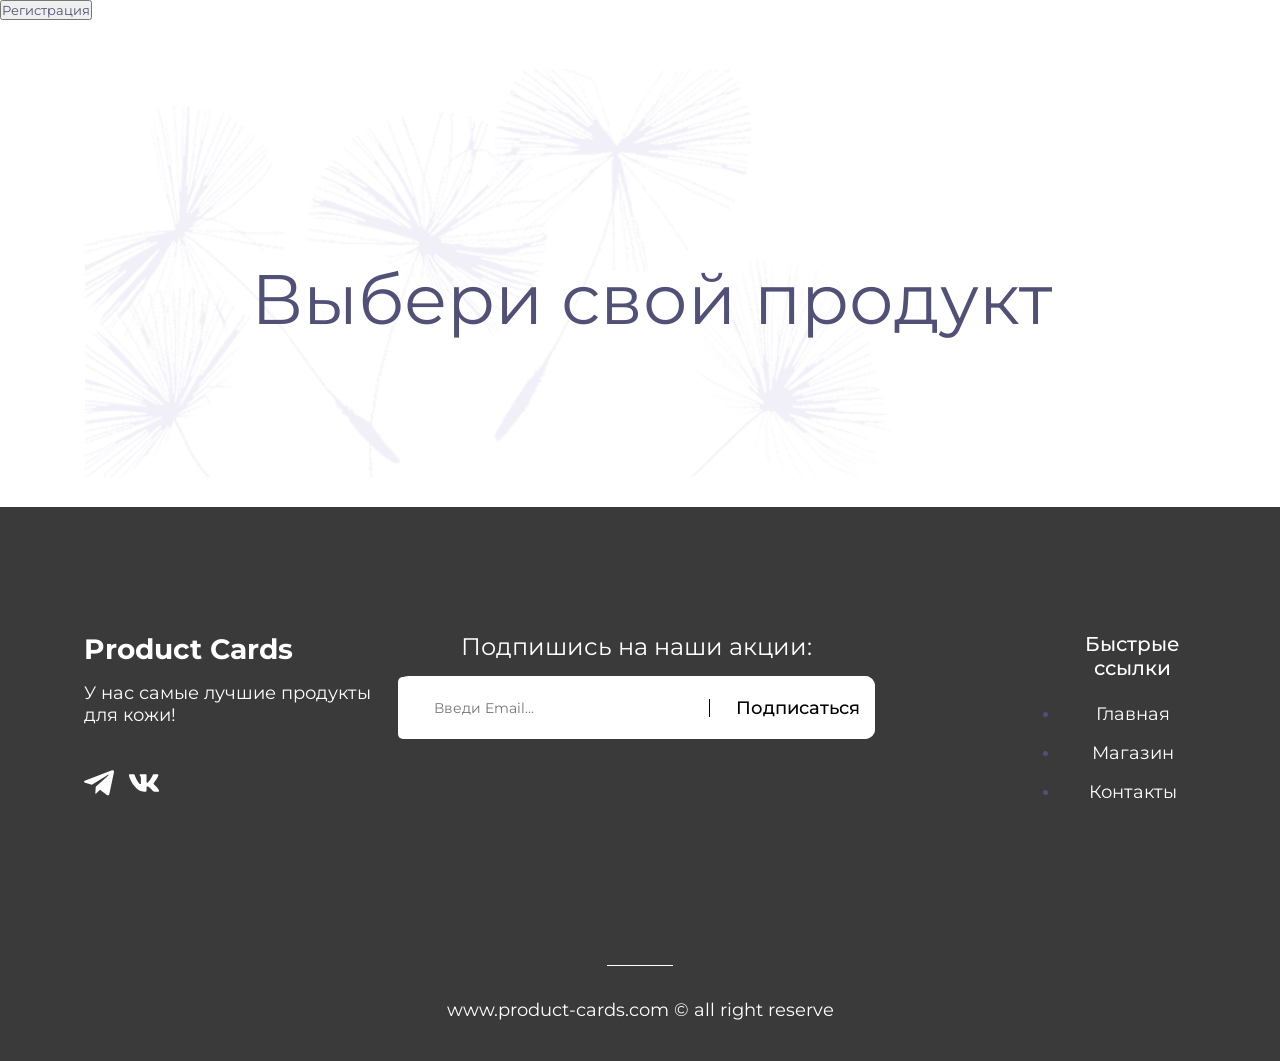
==== commit 798d98db: "Homework-9: Fix mentor comments" ====
--- a/index.html
+++ b/index.html
@@ -68,11 +68,17 @@
                     </div>
                     <nav class="footer-nav-block">
                         <p class="footer-nav-title">Быстрые ссылки</p>
-                        <div class="footer-nav-links">
-                            <a href="#" class="footer-nav-link">Главная</a>
-                            <a href="#" class="footer-nav-link">Магазин</a>
-                            <a href="#" class="footer-nav-link">Контакты</a>
-                        </div>
+                        <ul class="footer-nav-links">
+                            <li>
+                                <a href="#" class="footer-nav-link">Главная</a>
+                            </li>
+                            <li>
+                                <a href="#" class="footer-nav-link">Магазин</a>
+                            </li>
+                            <li>
+                                <a href="#" class="footer-nav-link">Контакты</a>
+                            </li>
+                        </ul>
                     </nav>
                 </div>
                 <div class="footer-right-section">
@@ -97,7 +103,13 @@
                 <form id="modal-form">
                     <div>
                         <label for="name">Имя</label>
-                        <input type="text" id="name" required minlength="2" />
+                        <input
+                            type="text"
+                            id="name"
+                            required
+                            minlength="2"
+                            placeholder="Ваше имя"
+                        />
                     </div>
                     <div>
                         <label for="surname">Фамилия</label>
@@ -106,15 +118,27 @@
                             id="surname"
                             required
                             minlength="2"
+                            placeholder="Ваша фамилия"
                         />
                     </div>
                     <div>
                         <label for="birthdate">Дата рождения</label>
-                        <input type="date" id="birthdate" required />
+                        <input
+                            type="date"
+                            id="birthdate"
+                            required
+                            placeholder="Ваша дата рождения"
+                        />
                     </div>
                     <div>
                         <label for="login">Логин</label>
-                        <input type="text" id="login" required minlength="2" />
+                        <input
+                            type="text"
+                            id="login"
+                            required
+                            minlength="2"
+                            placeholder="Ваш логин"
+                        />
                     </div>
                     <div>
                         <label for="password" minlength="6">Пароль</label>
@@ -123,6 +147,7 @@
                             id="password"
                             required
                             minlength="6"
+                            placeholder="Введите пароль"
                         />
                     </div>
                     <div>
@@ -134,6 +159,7 @@
                             id="return-password"
                             required
                             minlength="6"
+                            placeholder="Повторите пароль"
                         />
                     </div>
                     <button class="submit" type="submit">Отправить</button>
